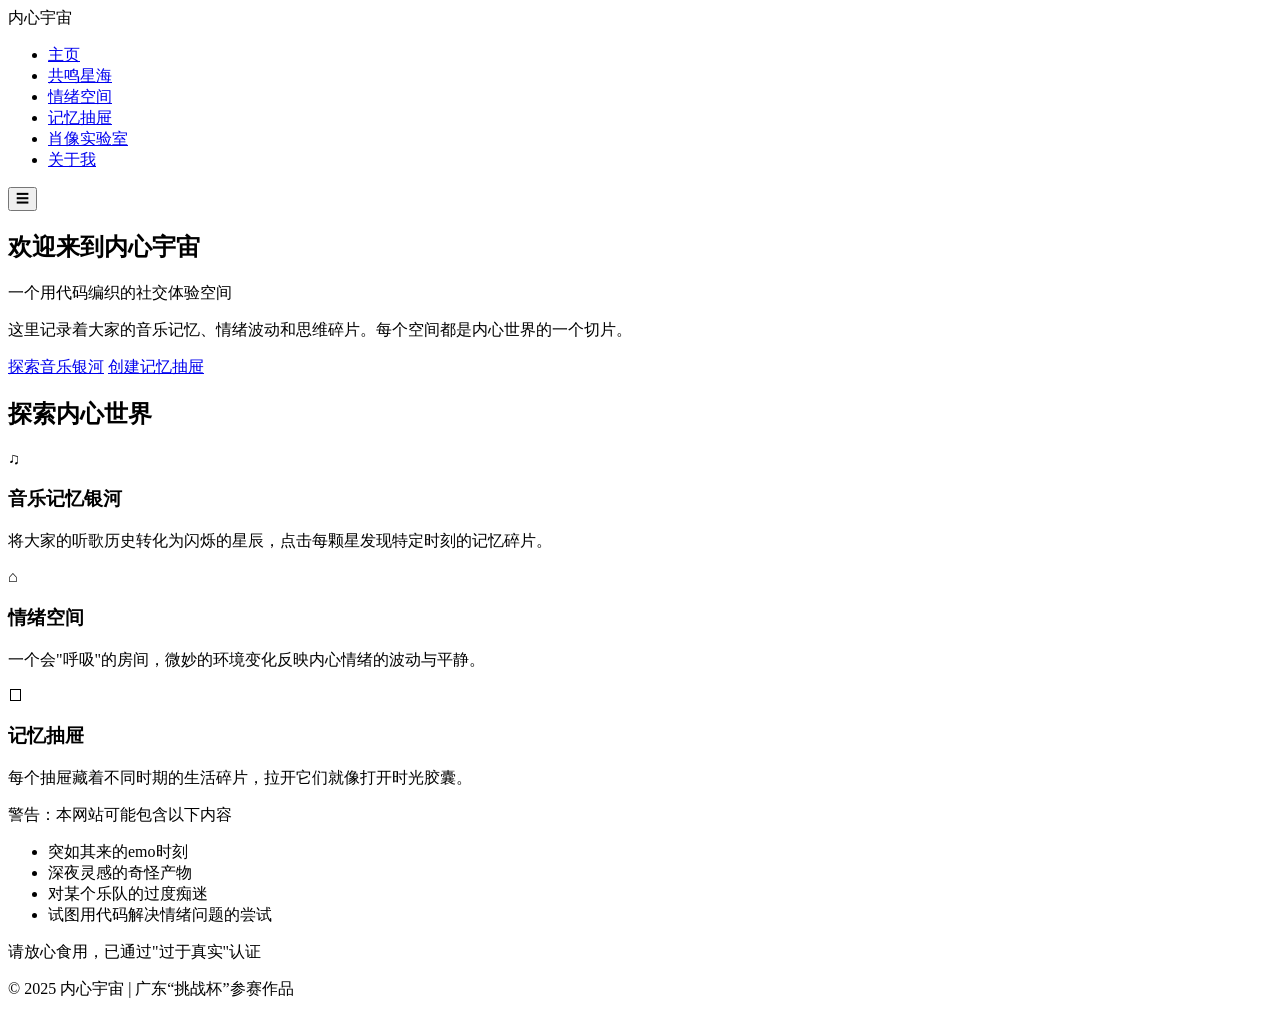
==== index.html @ 273f1758 "Add files via upload" ====
<!doctype html>
<html lang="zh-CN">
  <head>
    <meta charset="UTF-8" />
    <meta name="viewport" content="width=device-width, initial-scale=1.0" />
    <title>内心宇宙</title>
    <link rel="stylesheet" href="css/style.css" />
    <link rel="stylesheet" href="css/animations.css" />
    <link rel="preconnect" href="https://fonts.googleapis.com" />
    <link rel="preconnect" href="https://fonts.gstatic.com" crossorigin />
    <link
      href="https://fonts.googleapis.com/css2?family=Quicksand:wght@300;400;500;600&display=swap"
      rel="stylesheet"
    />
  </head>
  <body>
    <!-- 主容器 -->
    <div class="container">
      <!-- 导航栏 -->
      <nav class="main-nav">
        <div class="nav-brand">内心宇宙</div>
        <ul class="nav-links">
          <li><a href="index.html" class="active">主页</a></li>
          <li><a href="pages/music-galaxy.html">共鸣星海</a></li>
          <li><a href="pages/anxiety-room.html">情绪空间</a></li>
          <li><a href="pages/memory-drawers.html">记忆抽屉</a></li>
          <li><a href="pages/portrait-lab.html">肖像实验室</a></li>
          <li><a href="pages/about-me.html">关于我</a></li>
        </ul>
        <button class="menu-toggle">☰</button>
      </nav>

      <!-- 主内容区 -->
      <main class="main-content">
        <section class="hero">
          <div class="hero-text">
            <h1>欢迎来到<span class="highlight">内心宇宙</span></h1>
            <p class="subtitle">一个用代码编织的社交体验空间</p>
            <p>
              这里记录着大家的音乐记忆、情绪波动和思维碎片。每个空间都是内心世界的一个切片。
            </p>
            <div class="cta-buttons">
              <a href="pages/music-galaxy.html" class="btn primary"
                >探索音乐银河</a
              >
              <a href="pages/memory-drawers.html" class="btn secondary"
                >创建记忆抽屉</a
              >
            </div>
          </div>
          <div class="hero-visual">
            <!-- 简单的动态背景 -->
            <div class="floating-shapes">
              <div class="shape shape-1"></div>
              <div class="shape shape-2"></div>
              <div class="shape shape-3"></div>
            </div>
          </div>
        </section>

        <section class="featured-spaces">
          <h2>探索内心世界</h2>
          <div class="space-cards">
            <div class="space-card" data-link="pages/music-galaxy.html">
              <div class="card-icon">♫</div>
              <h3>音乐记忆银河</h3>
              <p>
                将大家的听歌历史转化为闪烁的星辰，点击每颗星发现特定时刻的记忆碎片。
              </p>
            </div>

            <div class="space-card" data-link="pages/anxiety-room.html">
              <div class="card-icon">⌂</div>
              <h3>情绪空间</h3>
              <p>
                一个会"呼吸"的房间，微妙的环境变化反映内心情绪的波动与平静。
              </p>
            </div>

            <div class="space-card" data-link="pages/memory-drawers.html">
              <div class="card-icon">☐</div>
              <h3>记忆抽屉</h3>
              <p>每个抽屉藏着不同时期的生活碎片，拉开它们就像打开时光胶囊。</p>
            </div>
          </div>
        </section>

        <!-- 幽默元素 -->
        <section class="humor-section">
          <div class="humor-bubble">
            <p>警告：本网站可能包含以下内容</p>
            <ul>
              <li>突如其来的emo时刻</li>
              <li>深夜灵感的奇怪产物</li>
              <li>对某个乐队的过度痴迷</li>
              <li>试图用代码解决情绪问题的尝试</li>
            </ul>
            <p class="humor-note">请放心食用，已通过"过于真实"认证</p>
          </div>
        </section>
      </main>

      <footer>
        <p>© 2025 内心宇宙 | 广东“挑战杯”参赛作品</p>
      </footer>
    </div>

    <script src="js/main.js"></script>
  </body>
</html>
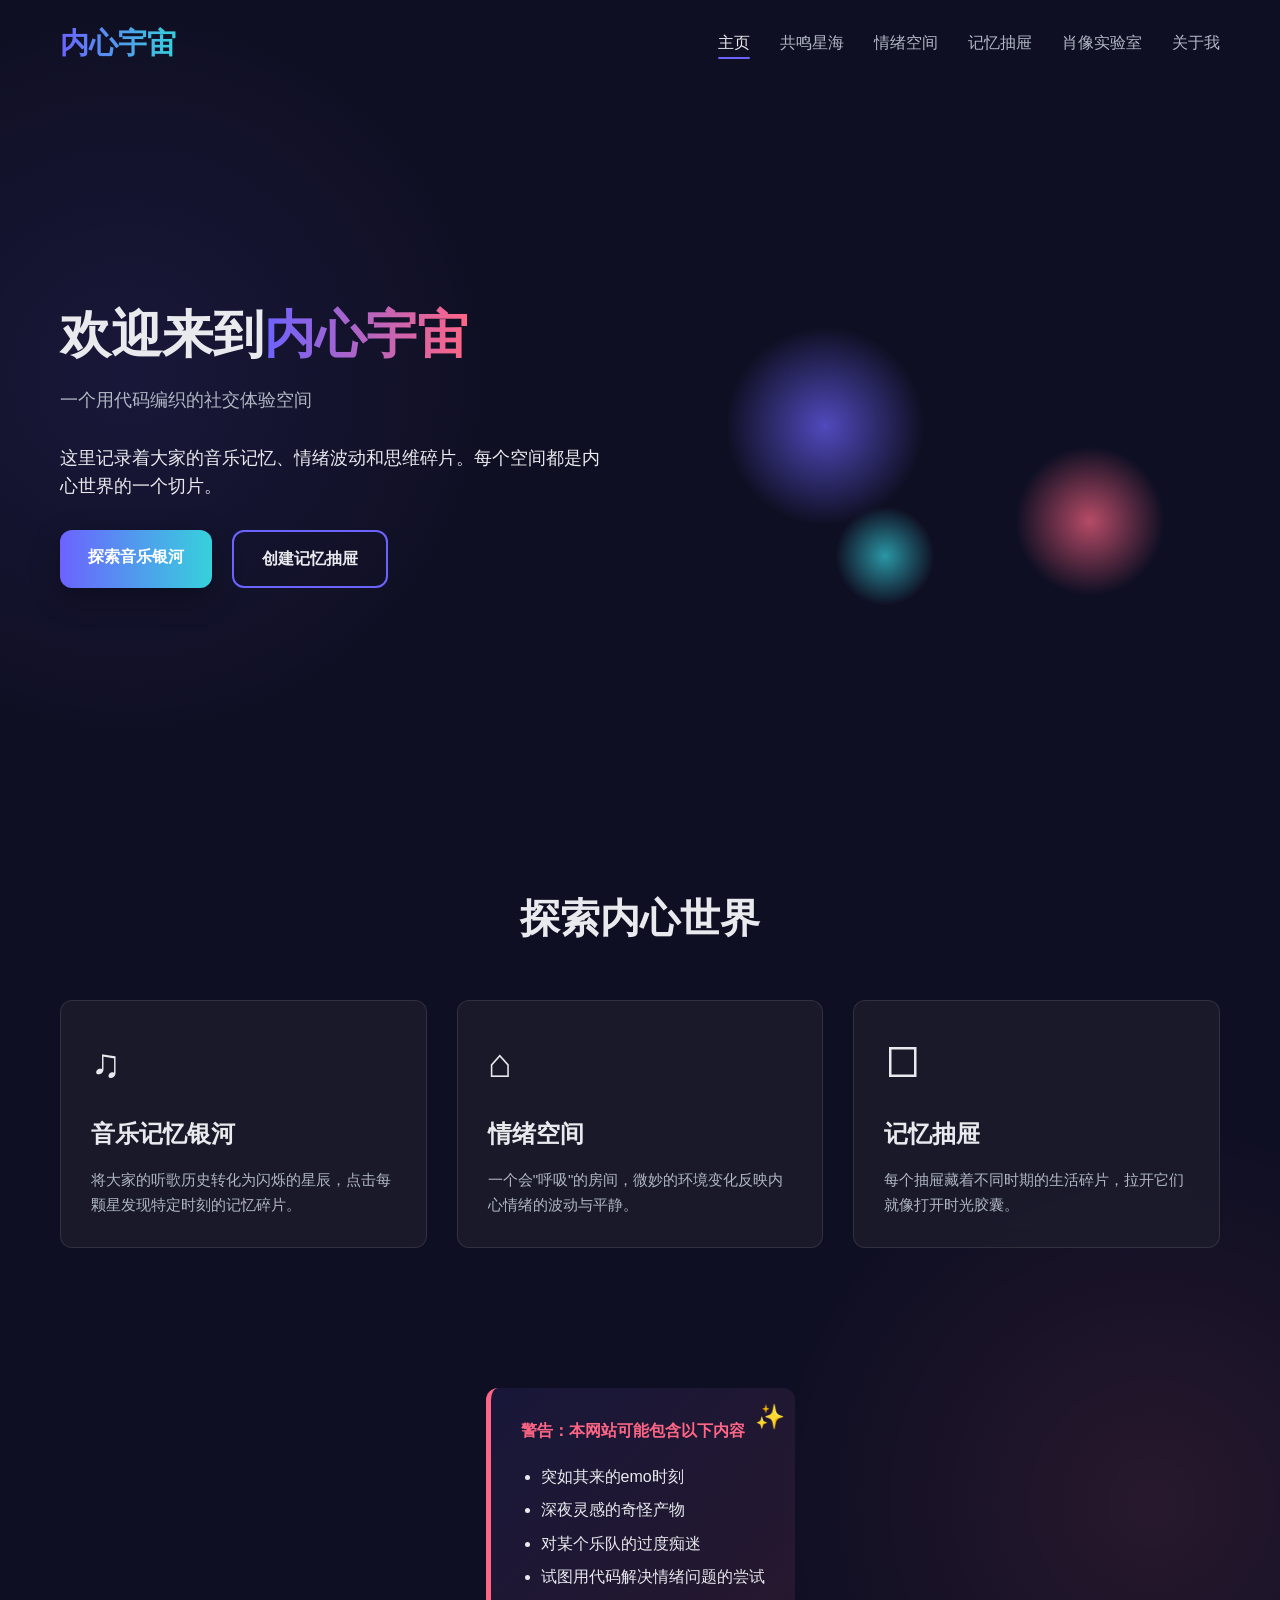
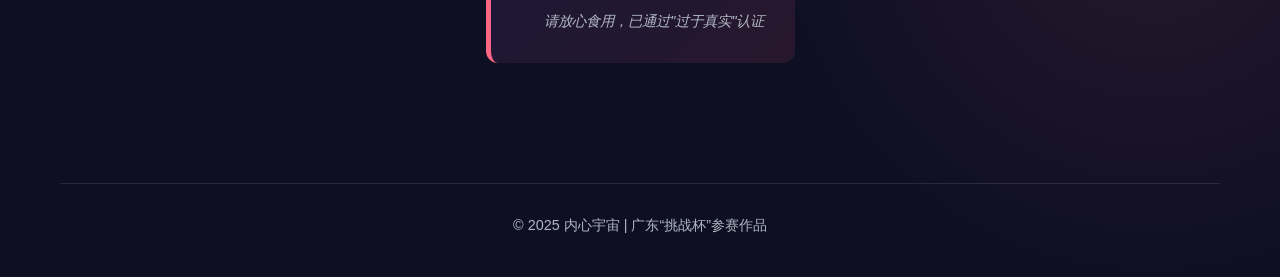
==== commit aacb358d: "Add files via upload" ====
--- a/index.html
+++ b/index.html
@@ -4,8 +4,737 @@
     <meta charset="UTF-8" />
     <meta name="viewport" content="width=device-width, initial-scale=1.0" />
     <title>内心宇宙</title>
-    <link rel="stylesheet" href="css/style.css" />
-    <link rel="stylesheet" href="css/animations.css" />
+    <style>
+      /* 基础重置与变量 */
+      :root {
+        --primary-color: #6c63ff;
+        --secondary-color: #ff6584;
+        --dark-bg: #0f0f23;
+        --light-bg: #f8f9fa;
+        --text-primary: #e8eaed;
+        --text-secondary: #b0b7c3;
+        --accent-1: #36d1dc;
+        --accent-2: #5b86e5;
+        --card-bg: rgba(30, 30, 46, 0.7);
+        --transition: all 0.3s ease;
+        --border-radius: 12px;
+        --shadow: 0 10px 30px rgba(0, 0, 0, 0.3);
+      }
+
+      * {
+        margin: 0;
+        padding: 0;
+        box-sizing: border-box;
+      }
+
+      body {
+        font-family: "Quicksand", sans-serif;
+        background-color: var(--dark-bg);
+        color: var(--text-primary);
+        line-height: 1.6;
+        overflow-x: hidden;
+        background-image:
+          radial-gradient(
+            circle at 10% 20%,
+            rgba(108, 99, 255, 0.1) 0%,
+            transparent 20%
+          ),
+          radial-gradient(
+            circle at 90% 80%,
+            rgba(255, 101, 132, 0.1) 0%,
+            transparent 20%
+          );
+        min-height: 100vh;
+      }
+
+      .container {
+        max-width: 1200px;
+        margin: 0 auto;
+        padding: 0 20px;
+      }
+
+      /* 导航栏 */
+      .main-nav {
+        display: flex;
+        justify-content: space-between;
+        align-items: center;
+        padding: 20px 0;
+        position: relative;
+        z-index: 100;
+      }
+
+      .nav-brand {
+        font-size: 1.8rem;
+        font-weight: 600;
+        background: linear-gradient(
+          90deg,
+          var(--primary-color),
+          var(--accent-1)
+        );
+        -webkit-background-clip: text;
+        background-clip: text;
+        color: transparent;
+      }
+
+      .nav-links {
+        display: flex;
+        list-style: none;
+        gap: 30px;
+      }
+
+      .nav-links a {
+        color: var(--text-secondary);
+        text-decoration: none;
+        font-weight: 500;
+        transition: var(--transition);
+        padding: 8px 0;
+        position: relative;
+      }
+
+      .nav-links a:hover,
+      .nav-links a.active {
+        color: var(--text-primary);
+      }
+
+      .nav-links a.active::after {
+        content: "";
+        position: absolute;
+        bottom: 0;
+        left: 0;
+        width: 100%;
+        height: 2px;
+        background: var(--primary-color);
+        border-radius: 2px;
+      }
+
+      .menu-toggle {
+        display: none;
+        background: none;
+        border: none;
+        color: var(--text-primary);
+        font-size: 1.5rem;
+        cursor: pointer;
+      }
+
+      /* 主内容区 */
+      .hero {
+        display: grid;
+        grid-template-columns: 1fr 1fr;
+        gap: 60px;
+        align-items: center;
+        padding: 80px 0;
+        min-height: 80vh;
+      }
+
+      .hero-text h1 {
+        font-size: 3.2rem;
+        line-height: 1.2;
+        margin-bottom: 20px;
+      }
+
+      .highlight {
+        background: linear-gradient(
+          90deg,
+          var(--primary-color),
+          var(--secondary-color)
+        );
+        -webkit-background-clip: text;
+        background-clip: text;
+        color: transparent;
+        position: relative;
+      }
+
+      .subtitle {
+        font-size: 1.2rem;
+        color: var(--text-secondary);
+        margin-bottom: 30px;
+      }
+
+      .hero-text p {
+        margin-bottom: 30px;
+        font-size: 1.1rem;
+      }
+
+      .cta-buttons {
+        display: flex;
+        gap: 20px;
+        margin-top: 30px;
+      }
+
+      .btn {
+        padding: 14px 28px;
+        border-radius: var(--border-radius);
+        text-decoration: none;
+        font-weight: 600;
+        transition: var(--transition);
+        display: inline-block;
+        text-align: center;
+      }
+
+      .btn.primary {
+        background: linear-gradient(
+          90deg,
+          var(--primary-color),
+          var(--accent-1)
+        );
+        color: white;
+        box-shadow: var(--shadow);
+      }
+
+      .btn.secondary {
+        background: transparent;
+        color: var(--text-primary);
+        border: 2px solid var(--primary-color);
+      }
+
+      .btn:hover {
+        transform: translateY(-5px);
+        box-shadow: 0 15px 30px rgba(0, 0, 0, 0.4);
+      }
+
+      .hero-visual {
+        position: relative;
+        height: 400px;
+        display: flex;
+        justify-content: center;
+        align-items: center;
+      }
+
+      .floating-shapes {
+        position: relative;
+        width: 100%;
+        height: 100%;
+      }
+
+      .shape {
+        position: absolute;
+        border-radius: 50%;
+        opacity: 0.7;
+      }
+
+      .shape-1 {
+        width: 200px;
+        height: 200px;
+        background: radial-gradient(
+          circle,
+          var(--primary-color),
+          transparent 70%
+        );
+        top: 20%;
+        left: 10%;
+        animation: float 6s ease-in-out infinite;
+      }
+
+      .shape-2 {
+        width: 150px;
+        height: 150px;
+        background: radial-gradient(
+          circle,
+          var(--secondary-color),
+          transparent 70%
+        );
+        top: 50%;
+        right: 10%;
+        animation: float 8s ease-in-out infinite reverse;
+      }
+
+      .shape-3 {
+        width: 100px;
+        height: 100px;
+        background: radial-gradient(circle, var(--accent-1), transparent 70%);
+        bottom: 10%;
+        left: 30%;
+        animation: float 7s ease-in-out infinite 1s;
+      }
+
+      /* 特色空间卡片 */
+      .featured-spaces {
+        padding: 80px 0;
+      }
+
+      .featured-spaces h2 {
+        text-align: center;
+        font-size: 2.5rem;
+        margin-bottom: 50px;
+      }
+
+      .space-cards {
+        display: grid;
+        grid-template-columns: repeat(auto-fit, minmax(250px, 1fr));
+        gap: 30px;
+      }
+
+      .space-card {
+        background: var(--card-bg);
+        border-radius: var(--border-radius);
+        padding: 30px;
+        transition: var(--transition);
+        cursor: pointer;
+        backdrop-filter: blur(10px);
+        border: 1px solid rgba(255, 255, 255, 0.1);
+      }
+
+      .space-card:hover {
+        transform: translateY(-10px);
+        border-color: var(--primary-color);
+        box-shadow: var(--shadow);
+      }
+
+      .card-icon {
+        font-size: 2.5rem;
+        margin-bottom: 20px;
+      }
+
+      .space-card h3 {
+        font-size: 1.5rem;
+        margin-bottom: 15px;
+      }
+
+      .space-card p {
+        color: var(--text-secondary);
+        font-size: 0.95rem;
+      }
+
+      /* 幽默区域 */
+      .humor-section {
+        padding: 60px 0;
+        display: flex;
+        justify-content: center;
+      }
+
+      .humor-bubble {
+        background: linear-gradient(
+          135deg,
+          rgba(108, 99, 255, 0.1),
+          rgba(255, 101, 132, 0.1)
+        );
+        border-radius: var(--border-radius);
+        padding: 30px;
+        max-width: 600px;
+        border-left: 5px solid var(--secondary-color);
+        position: relative;
+        overflow: hidden;
+      }
+
+      .humor-bubble::before {
+        content: "✨";
+        position: absolute;
+        top: 10px;
+        right: 10px;
+        font-size: 1.5rem;
+      }
+
+      .humor-bubble p:first-child {
+        font-weight: 600;
+        margin-bottom: 15px;
+        color: var(--secondary-color);
+      }
+
+      .humor-bubble ul {
+        margin: 20px 0;
+        padding-left: 20px;
+      }
+
+      .humor-bubble li {
+        margin-bottom: 8px;
+        position: relative;
+      }
+
+      .humor-note {
+        font-style: italic;
+        font-size: 0.9rem;
+        color: var(--text-secondary);
+        margin-top: 20px;
+        text-align: right;
+      }
+
+      /* 页脚 */
+      footer {
+        text-align: center;
+        padding: 30px 0;
+        border-top: 1px solid rgba(255, 255, 255, 0.1);
+        margin-top: 60px;
+        color: var(--text-secondary);
+        font-size: 0.9rem;
+      }
+
+      footer p:first-child {
+        margin-bottom: 10px;
+      }
+
+      /* 响应式设计 */
+      @media (max-width: 992px) {
+        .hero {
+          grid-template-columns: 1fr;
+          gap: 40px;
+          padding: 40px 0;
+        }
+
+        .hero-text h1 {
+          font-size: 2.5rem;
+        }
+
+        .nav-links {
+          display: none;
+        }
+
+        .menu-toggle {
+          display: block;
+        }
+
+        .nav-links.active {
+          display: flex;
+          flex-direction: column;
+          position: absolute;
+          top: 100%;
+          left: 0;
+          width: 100%;
+          background: var(--dark-bg);
+          padding: 20px;
+          border-radius: var(--border-radius);
+          box-shadow: var(--shadow);
+        }
+      }
+
+      /* ==================== 【共鸣星海】新增样式 ==================== */
+      /* 将此段代码追加到 style.css 文件的末尾 */
+
+      /* 星星详细信息面板 */
+      .star-detail-panel {
+        position: fixed;
+        top: 50%;
+        left: 50%;
+        transform: translate(-50%, -50%);
+        width: 90%;
+        max-width: 500px;
+        max-height: 80vh;
+        background: var(--card-bg);
+        backdrop-filter: blur(20px) saturate(180%);
+        border-radius: var(--border-radius);
+        border: 1px solid rgba(108, 99, 255, 0.3);
+        box-shadow: 0 25px 50px rgba(0, 0, 0, 0.5);
+        z-index: 1000;
+        overflow-y: auto;
+        animation: fadeInUp 0.4s ease-out;
+        color: var(--text-primary);
+      }
+
+      .panel-header {
+        padding: 25px 25px 15px 25px;
+        border-bottom: 1px solid rgba(255, 255, 255, 0.1);
+        position: relative;
+        background: linear-gradient(
+          to right,
+          rgba(108, 99, 255, 0.1),
+          transparent
+        );
+      }
+      .panel-header h3 {
+        font-size: 1.6rem;
+        margin-bottom: 5px;
+        color: var(--text-primary);
+      }
+      .song-artist {
+        color: var(--accent-1);
+        font-size: 0.95rem;
+      }
+      .close-panel-btn {
+        position: absolute;
+        top: 20px;
+        right: 20px;
+        background: rgba(255, 255, 255, 0.1);
+        border: none;
+        border-radius: 50%;
+        width: 30px;
+        height: 30px;
+        color: var(--text-primary);
+        font-size: 1.5rem;
+        line-height: 1;
+        cursor: pointer;
+        transition: var(--transition);
+      }
+      .close-panel-btn:hover {
+        background: var(--secondary-color);
+        transform: rotate(90deg);
+      }
+
+      .panel-body {
+        padding: 25px;
+      }
+      .panel-body > div {
+        margin-bottom: 25px;
+      }
+
+      /* 投稿者区域 */
+      .contributor-header {
+        display: flex;
+        align-items: center;
+        gap: 15px;
+        margin-bottom: 15px;
+      }
+      .contributor-avatar {
+        font-size: 2.5rem;
+      }
+      .contributor-header h4 {
+        font-size: 1.2rem;
+        margin-bottom: 5px;
+      }
+      .upload-time {
+        font-size: 0.85rem;
+        color: var(--text-secondary);
+      }
+      .contributor-intro {
+        background: rgba(255, 255, 255, 0.05);
+        padding: 15px;
+        border-radius: 10px;
+        line-height: 1.6;
+        font-style: italic;
+        border-left: 3px solid var(--accent-1);
+      }
+
+      /* 社交标签 */
+      .social-tags {
+        display: flex;
+        flex-wrap: wrap;
+        gap: 10px;
+        margin-top: 10px;
+      }
+      .social-tag {
+        background: rgba(255, 101, 132, 0.15);
+        color: var(--secondary-color);
+        padding: 6px 12px;
+        border-radius: 15px;
+        font-size: 0.8rem;
+      }
+
+      /* 联系方式区域 */
+      .contact-info {
+        background: rgba(54, 209, 220, 0.1);
+        padding: 12px 15px;
+        border-radius: 8px;
+        word-break: break-all;
+        margin: 15px 0;
+        font-family: monospace;
+        border: 1px dashed var(--accent-1);
+      }
+      .action-btn {
+        width: 100%;
+        padding: 12px;
+        margin-bottom: 10px;
+        background: linear-gradient(
+          90deg,
+          var(--primary-color),
+          var(--accent-1)
+        );
+        color: white;
+        border: none;
+        border-radius: 8px;
+        font-weight: 600;
+        cursor: pointer;
+        transition: var(--transition);
+      }
+      .action-btn:hover {
+        transform: translateY(-3px);
+        box-shadow: 0 7px 15px rgba(108, 99, 255, 0.3);
+      }
+      .action-btn.secondary {
+        background: transparent;
+        border: 2px solid var(--primary-color);
+        color: var(--primary-color);
+      }
+      .action-btn.secondary:hover {
+        background: rgba(108, 99, 255, 0.1);
+      }
+
+      /* 歌曲信息 */
+      .song-info-section p {
+        margin-bottom: 8px;
+        font-size: 0.9rem;
+        color: var(--text-secondary);
+      }
+      .song-info-section strong {
+        color: var(--text-primary);
+      }
+
+      /* 响应式调整 */
+      @media (max-width: 768px) {
+        .star-detail-panel {
+          width: 95%;
+          max-height: 85vh;
+        }
+        .panel-header,
+        .panel-body {
+          padding: 20px;
+        }
+      }
+      /* 在 music-galaxy.html 的 style 标签内，或 style.css 中添加 */
+      .background-star {
+        opacity: 0.7;
+      }
+      .background-star:hover {
+        opacity: 1;
+      }
+
+      /* ==================== 【共鸣星海】创建新星功能新增样式 ==================== */
+
+      /* 创建新星入口按钮 */
+      .create-star-entry {
+        z-index: 20; /* 确保在最上层 */
+      }
+      .create-entry-btn {
+        background: linear-gradient(
+          135deg,
+          var(--primary-color),
+          var(--accent-2)
+        );
+        color: white;
+        border: none;
+        border-radius: 25px;
+        padding: 12px 25px;
+        font-weight: 600;
+        font-size: 0.95rem;
+        cursor: pointer;
+        box-shadow: 0 8px 20px rgba(108, 99, 255, 0.4);
+        transition: all 0.3s ease;
+        animation: pulse-gentle 2s infinite;
+      }
+      .create-entry-btn:hover {
+        transform: translateY(-3px) scale(1.05);
+        box-shadow: 0 12px 25px rgba(108, 99, 255, 0.6);
+      }
+      @keyframes pulse-gentle {
+        0%,
+        100% {
+          box-shadow: 0 8px 20px rgba(108, 99, 255, 0.4);
+        }
+        50% {
+          box-shadow: 0 8px 25px rgba(108, 99, 255, 0.7);
+        }
+      }
+
+      /* 创建表单样式 (复用 .star-detail-panel 的基础样式) */
+      #starDetailPanel .form-section {
+        margin-bottom: 25px;
+        padding-bottom: 20px;
+        border-bottom: 1px dashed rgba(255, 255, 255, 0.1);
+      }
+      #starDetailPanel .form-section:last-of-type {
+        border-bottom: none;
+      }
+      #starDetailPanel .form-section h4 {
+        margin-bottom: 15px;
+        color: var(--accent-1);
+        font-size: 1.1rem;
+      }
+      .form-group {
+        margin-bottom: 15px;
+      }
+      .form-group label {
+        display: block;
+        margin-bottom: 5px;
+        font-size: 0.9rem;
+        color: var(--text-secondary);
+      }
+      .form-group input[type="text"],
+      .form-group textarea {
+        width: 100%;
+        padding: 10px 15px;
+        background: rgba(255, 255, 255, 0.08);
+        border: 1px solid rgba(108, 99, 255, 0.3);
+        border-radius: 8px;
+        color: var(--text-primary);
+        font-family: "Quicksand", sans-serif;
+        transition: var(--transition);
+      }
+      .form-group input[type="text"]:focus,
+      .form-group textarea:focus {
+        outline: none;
+        border-color: var(--primary-color);
+        background: rgba(108, 99, 255, 0.1);
+      }
+      .form-group textarea {
+        resize: vertical;
+        min-height: 60px;
+      }
+      .radio-group {
+        display: flex;
+        gap: 20px;
+        margin-top: 5px;
+      }
+      .radio-group label {
+        display: flex;
+        align-items: center;
+        font-size: 0.9rem;
+        cursor: pointer;
+      }
+      .radio-group input[type="radio"] {
+        margin-right: 8px;
+      }
+      .form-group small {
+        display: block;
+        margin-top: 5px;
+        font-size: 0.8rem;
+        color: var(--text-secondary);
+        opacity: 0.8;
+      }
+      .form-actions {
+        display: flex;
+        justify-content: flex-end;
+        gap: 15px;
+        margin-top: 25px;
+      }
+
+      /* 基础动画 */
+      @keyframes float {
+        0%,
+        100% {
+          transform: translateY(0) scale(1);
+        }
+        50% {
+          transform: translateY(-20px) scale(1.05);
+        }
+      }
+
+      @keyframes pulse {
+        0%,
+        100% {
+          opacity: 1;
+        }
+        50% {
+          opacity: 0.7;
+        }
+      }
+
+      @keyframes fadeInUp {
+        from {
+          opacity: 0;
+          transform: translateY(30px);
+        }
+        to {
+          opacity: 1;
+          transform: translateY(0);
+        }
+      }
+
+      /* 页面进入动画 */
+      .hero-text,
+      .space-card,
+      .humor-bubble {
+        animation: fadeInUp 0.8s ease-out;
+      }
+
+      .space-card:nth-child(2) {
+        animation-delay: 0.1s;
+      }
+
+      .space-card:nth-child(3) {
+        animation-delay: 0.2s;
+      }
+
+      .space-card:nth-child(4) {
+        animation-delay: 0.3s;
+      }
+    </style>
     <link rel="preconnect" href="https://fonts.googleapis.com" />
     <link rel="preconnect" href="https://fonts.gstatic.com" crossorigin />
     <link
@@ -21,11 +750,11 @@
         <div class="nav-brand">内心宇宙</div>
         <ul class="nav-links">
           <li><a href="index.html" class="active">主页</a></li>
-          <li><a href="pages/music-galaxy.html">共鸣星海</a></li>
-          <li><a href="pages/anxiety-room.html">情绪空间</a></li>
-          <li><a href="pages/memory-drawers.html">记忆抽屉</a></li>
-          <li><a href="pages/portrait-lab.html">肖像实验室</a></li>
-          <li><a href="pages/about-me.html">关于我</a></li>
+          <li><a href="music-galaxy.html">共鸣星海</a></li>
+          <li><a href="anxiety-room.html">情绪空间</a></li>
+          <li><a href="memory-drawers.html">记忆抽屉</a></li>
+          <li><a href="portrait-lab.html">肖像实验室</a></li>
+          <li><a href="about-me.html">关于我</a></li>
         </ul>
         <button class="menu-toggle">☰</button>
       </nav>
@@ -105,6 +834,6 @@
       </footer>
     </div>
 
-    <script src="js/main.js"></script>
+    <script src="/js/main.js"></script>
   </body>
 </html>
